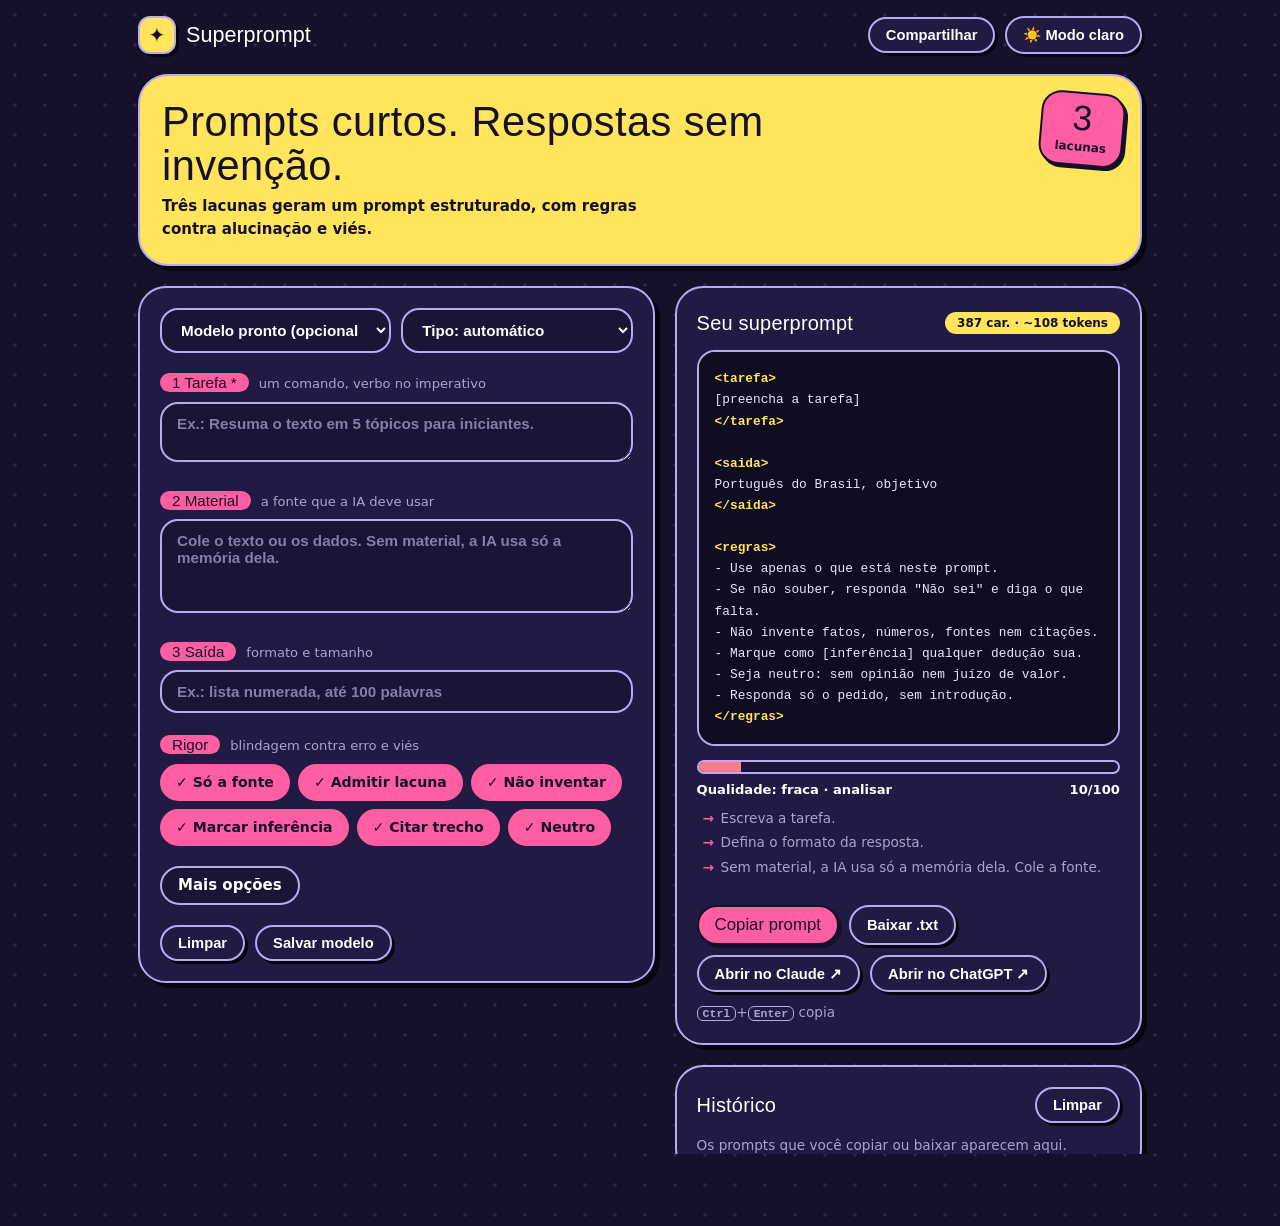
==== index.html @ ee67145c "Add files via upload" ====
<!DOCTYPE html>
<html lang="pt-BR">
<head>
<meta charset="utf-8">
<meta name="viewport" content="width=device-width, initial-scale=1, viewport-fit=cover">
<title>Superprompt</title>
<meta name="description" content="Prompts curtos, precisos e sem alucinação.">
<meta name="theme-color" content="#15112a">
<link rel="manifest" href="manifest.webmanifest">
<link rel="icon" type="image/png" sizes="32x32" href="icons/icon-32.png">
<link rel="apple-touch-icon" href="icons/icon-180.png">
<link rel="stylesheet" href="style.css">
</head>
<body>
<main>
<header class="fw">
  <div class="brand"><span class="mark" aria-hidden="true">✦</span><b>Superprompt</b></div>
  <button class="pill" id="install" hidden>Instalar</button>
  <button class="pill" id="share">Compartilhar</button>
  <button class="pill" id="theme">☀️ Modo claro</button>
</header>

<section class="hero fw">
  <h1>Prompts curtos. Respostas sem invenção.</h1>
  <p>Três lacunas geram um prompt estruturado, com regras contra alucinação e viés.</p>
  <div class="stk" aria-hidden="true"><span class="big">3</span><small>lacunas</small></div>
</section>

<section class="card" aria-label="Formulário">
  <div class="g2"><select id="tpl" aria-label="Modelo pronto"><option value="">Modelo pronto (opcional)</option></select><select id="modo" aria-label="Tipo de pedido"><option value="auto">Tipo: automático</option><option value="analisar">Tipo: analisar material</option><option value="criar">Tipo: criar texto</option><option value="imagem">Tipo: criar imagem</option></select></div>
  <div class="st" style="margin-top:20px"><span>1 Tarefa *</span><small>um comando, verbo no imperativo</small></div>
  <textarea id="tarefa" aria-label="Tarefa" placeholder="Ex.: Resuma o texto em 5 tópicos para iniciantes."></textarea>
  <div class="st"><span>2 Material</span><small id="mlbl">a fonte que a IA deve usar</small></div>
  <textarea id="material" rows="4" aria-label="Material" placeholder="Cole o texto ou os dados. Sem material, a IA usa só a memória dela."></textarea>
  <div id="imgf" hidden><div class="st"><span>Imagem</span><small>o que a IA não adivinha</small></div>
    <div class="g2"><input id="cores" aria-label="Cores" placeholder="Cores. Ex.: azul #0a4da2 e branco"><input id="estilo" aria-label="Estilo" placeholder="Estilo. Ex.: flat, limpo"></div>
    <input id="textoarte" aria-label="Texto na arte" placeholder="Texto exato que aparece na arte">
    <input id="evitar" aria-label="Evitar" placeholder="Evitar. Ex.: fotos de pessoas, excesso de texto"></div>
  <div class="st"><span>3 Saída</span><small>formato e tamanho</small></div>
  <input id="formato" list="fmts" aria-label="Formato da saída" placeholder="Ex.: lista numerada, até 100 palavras">
  <datalist id="fmts"><option value="Lista numerada, até 100 palavras"><option value="Tabela em Markdown"><option value="JSON válido, sem texto extra"><option value="Um parágrafo de até 80 palavras"><option value="Passo a passo numerado"><option value="Imagem 1080x1080, estilo limpo"><option value="Imagem vertical 1080x1920"></datalist>
  <div class="st"><span>Rigor</span><small>blindagem contra erro e viés</small></div>
  <div class="chips" id="rules"></div>
  <details>
    <summary>Mais opções</summary>
    <div class="g2">
      <select id="tecnica" aria-label="Técnica"><option value="direto">Técnica: direta</option><option value="pensar">Pensar antes de responder</option><option value="verificar">Auto-verificação</option><option value="estrito">Formato estrito</option></select>
      <select id="alvo" aria-label="Estilo do prompt"><option value="tags">Estilo: tags (universal)</option><option value="md">Estilo: Markdown</option></select>
      <select id="tam" aria-label="Tamanho"><option value="completo">Tamanho: completo</option><option value="compacto">Tamanho: compacto</option></select>
    </div>
    <input id="papel" aria-label="Papel" placeholder="Papel. Ex.: analista de dados">
    <input id="publico" aria-label="Público" placeholder="Público. Ex.: iniciantes">
    <textarea id="exemplo" aria-label="Exemplo" placeholder="Exemplo da saída ideal (melhora muito a precisão)"></textarea>
    <input id="tom" aria-label="Idioma e tom" value="Português do Brasil, objetivo">
    <textarea id="extra" aria-label="Proibições extras" placeholder="Proibições extras. Ex.: Não use jargão."></textarea>
    <div class="row"><button class="btn" id="exp">Exportar modelos</button><button class="btn" id="imp">Importar</button><input type="file" id="file" accept=".json,application/json" hidden></div>
  </details>
  <div class="row" style="margin-top:20px"><button class="btn" id="clear">Limpar</button><button class="btn" id="save">Salvar modelo</button></div>
</section>

<aside>
  <section class="card" aria-label="Resultado">
    <div class="ph"><h2>Seu superprompt</h2><span class="cnt" id="pill">0</span></div>
    <div id="out" aria-live="polite"></div>
    <div class="meter" role="progressbar" aria-label="Qualidade" aria-valuemin="0" aria-valuemax="100"><i id="bar"></i></div>
    <div class="mt"><span id="hint"></span><span id="sc"></span></div>
    <ul class="tips" id="tips"></ul>
    <div id="vars" class="g2" style="margin-bottom:12px" hidden></div>
    <div class="row"><button class="btn f" id="copy">Copiar prompt</button><button class="btn" id="dl">Baixar .txt</button></div>
    <div class="row" style="margin-top:10px"><button class="pill" id="oc">Abrir no Claude ↗</button><button class="pill" id="og">Abrir no ChatGPT ↗</button></div>
    <p class="empty" style="margin-top:10px"><kbd>Ctrl</kbd>+<kbd>Enter</kbd> copia</p>
  </section>
  <section class="card" aria-label="Histórico">
    <div class="ph"><h2>Histórico</h2><button class="pill" id="hclr">Limpar</button></div>
    <ul id="hist"></ul>
  </section>
</aside>
</main>
<div id="toast" role="status"></div>

<script src="app.js" defer></script>
</body>
</html>
---- style.css ----
@font-face{font-family:Fredoka;font-weight:300 700;font-display:swap;src:url(fonts/fredoka.woff2) format("woff2")}
@font-face{font-family:"Lilita One";font-weight:400;font-display:swap;src:url(fonts/lilita-one.woff2) format("woff2")}
:root{--bg:#15112a;--sf:#211a43;--in:#1a1436;--tx:#fff;--mu:#a9a3d1;--bd:#b7acf0;--sh:#070512;--ye:#ffe45c;--pk:#ff5ea2;--ink:#15112a;--ok:#5ee6a8;--wa:#ffe45c;--er:#ff7a8a;--code:#100c22;--dot:rgba(183,172,240,.16)}
[data-theme=light]{--bg:#f4f0ff;--sf:#fff;--in:#f4f0ff;--tx:#15112a;--mu:#6d6597;--bd:#7b66e8;--sh:#cbc0ff;--ok:#12996a;--wa:#b87d00;--er:#e0405a;--dot:rgba(123,102,232,.16)}
*{box-sizing:border-box}html,body{margin:0}
body{background:var(--bg) radial-gradient(circle,var(--dot) 1.5px,transparent 1.7px) 0 0/30px 30px;color:var(--tx);font:500 15px/1.5 Fredoka,"Trebuchet MS",system-ui,sans-serif;min-height:100vh;padding:env(safe-area-inset-top,0) 0 env(safe-area-inset-bottom,0)}
.d,h1,h2,.big{font-family:"Lilita One",Fredoka,sans-serif;font-weight:400;letter-spacing:.01em}
main{max-width:1040px;margin:0 auto;padding:16px 18px 80px;display:grid;gap:20px}
@media(min-width:920px){main{grid-template-columns:1.05fr .95fr;align-items:start}.fw{grid-column:1/-1}aside{position:sticky;top:16px;max-height:calc(100vh - 32px);overflow:auto;padding:0 8px 8px 0;margin:0 -8px -8px 0}}
:focus-visible{outline:3px solid var(--ye);outline-offset:2px}
header{display:flex;align-items:center;gap:10px;flex-wrap:wrap}
.brand{display:flex;align-items:center;gap:10px;flex:1;min-width:150px}
.mark{width:38px;height:38px;border-radius:12px;background:var(--ye);color:var(--ink);display:grid;place-items:center;font-size:20px;border:2.5px solid var(--bd);box-shadow:3px 3px 0 var(--sh)}
.brand b{font:400 1.35rem "Lilita One",Fredoka,sans-serif}
.pill,.btn{font:600 .92rem Fredoka,sans-serif;color:var(--tx);background:var(--sf);border:2.5px solid var(--bd);border-radius:99px;padding:8px 16px;box-shadow:3px 3px 0 var(--sh);cursor:pointer;transition:transform .08s,box-shadow .08s}
.pill:active,.btn:active{transform:translate(2px,2px);box-shadow:1px 1px 0 var(--sh)}
.hero{position:relative;background:var(--ye);color:var(--ink);border:2.5px solid var(--bd);border-radius:30px;padding:24px 22px;box-shadow:5px 5px 0 var(--sh)}
.hero h1{font-size:clamp(1.8rem,6vw,2.6rem);line-height:1.05;margin:0 0 8px;max-width:64%}
.hero p{margin:0;font-weight:600;max-width:48ch}
.stk{position:absolute;right:16px;top:16px;background:var(--pk);border:2.5px solid var(--ink);border-radius:20px;padding:6px 14px;text-align:center;transform:rotate(5deg);box-shadow:3px 3px 0 var(--ink)}
.stk .big{font-size:2.2rem;line-height:1;display:block}.stk small{font-weight:700;font-size:.75rem}
.card{background:var(--sf);border:2.5px solid var(--bd);border-radius:28px;padding:20px;box-shadow:5px 5px 0 var(--sh)}
aside .card+.card{margin-top:20px}
.st{display:flex;align-items:baseline;gap:10px;margin:22px 0 8px}.st:first-of-type{margin-top:0}
.st span{background:var(--pk);color:var(--ink);border-radius:99px;padding:1px 12px;font:400 .95rem "Lilita One",Fredoka,sans-serif}
.st small{color:var(--mu);font-size:.82rem}
input[type=text],textarea,select,input:not([type]){width:100%;font:600 .95rem Fredoka,sans-serif;color:var(--tx);background:var(--in);border:2.5px solid var(--bd);border-radius:18px;padding:11px 15px}
textarea{resize:vertical;min-height:56px}
input:focus,textarea:focus,select:focus{outline:0;border-color:var(--ye);box-shadow:0 0 0 3px color-mix(in srgb,var(--ye) 30%,transparent)}
::placeholder{color:var(--mu);opacity:.75}
.g2{display:grid;gap:10px;grid-template-columns:1fr 1fr}@media(max-width:520px){.g2{grid-template-columns:1fr}}
.chips{display:flex;flex-wrap:wrap;gap:8px}.chips label{cursor:pointer}.chips input{position:absolute;opacity:0;width:0;height:0}
.chips span{display:inline-block;padding:6px 14px;border-radius:99px;border:2.5px solid var(--bd);background:var(--in);font-weight:600;font-size:.88rem;color:var(--mu);transition:.1s}
.chips input:checked+span{background:var(--pk);color:var(--ink);border-color:var(--pk)}
.chips input:checked+span::before{content:"✓ "}
.chips input:focus-visible+span{outline:3px solid var(--ye);outline-offset:2px}
details{margin-top:20px}
summary{display:inline-block;cursor:pointer;list-style:none;background:var(--in);border:2.5px solid var(--bd);border-radius:99px;padding:6px 16px;font-weight:600}summary::-webkit-details-marker{display:none}
details[open] summary{background:var(--ye);color:var(--ink);border-color:var(--ye)}
details>*{margin-top:10px}details>summary{margin-top:0}
.row{display:flex;gap:10px;flex-wrap:wrap}
.btn.f{background:var(--pk);color:var(--ink);border-color:var(--ink);box-shadow:3px 3px 0 var(--ink);font:400 1.05rem "Lilita One",Fredoka,sans-serif}
[data-theme=light] .btn.f{border-color:var(--bd);box-shadow:3px 3px 0 var(--bd)}
.ph{display:flex;justify-content:space-between;align-items:center;gap:8px;margin-bottom:12px}.ph h2{margin:0;font-size:1.25rem}
.cnt{font-size:.75rem;font-weight:700;background:var(--ye);color:var(--ink);border-radius:99px;padding:2px 12px}
#out{background:var(--code);color:#e9e6ff;border:2.5px solid var(--bd);border-radius:18px;padding:16px;font:500 .8rem/1.65 ui-monospace,Menlo,Consolas,monospace;white-space:pre-wrap;word-break:break-word;min-height:200px;max-height:44vh;overflow:auto}
#out .k{color:var(--ye);font-weight:700}#out .pre{display:block;margin-bottom:10px;color:#ffb3d4}
.meter{height:14px;border-radius:99px;border:2.5px solid var(--bd);background:var(--in);margin:14px 0 6px;overflow:hidden}
.meter i{display:block;height:100%;width:0;background:var(--ok);transition:width .3s,background .3s}
.mt{display:flex;justify-content:space-between;font-weight:600;font-size:.82rem;margin-bottom:6px}
.tips{margin:0 0 14px;padding:0;list-style:none;font-size:.85rem;color:var(--mu)}.tips li{padding:2px 0 2px 24px;position:relative}.tips li::before{content:"→";position:absolute;left:6px;color:var(--pk);font-weight:700}.tips li.ok::before{content:"✓";color:var(--ok)}
kbd{font:600 .72rem ui-monospace,monospace;border:1.5px solid var(--bd);border-radius:6px;padding:0 5px;color:var(--mu)}
#hist{list-style:none;margin:0;padding:0;display:grid;gap:8px}
#hist button{width:100%;text-align:left;font:600 .85rem Fredoka,sans-serif;color:var(--tx);background:var(--in);border:2px solid var(--bd);border-radius:14px;padding:8px 12px;cursor:pointer}
#hist small{display:block;color:var(--mu);font-weight:500}
.empty{color:var(--mu);font-size:.85rem;margin:0}
#toast{position:fixed;left:50%;bottom:calc(22px + env(safe-area-inset-bottom,0px));transform:translate(-50%,20px);background:var(--ye);color:var(--ink);border:2.5px solid var(--ink);padding:8px 20px;border-radius:99px;font-weight:700;opacity:0;transition:.2s;pointer-events:none}
#toast.on{opacity:1;transform:translate(-50%,0)}
.card,.hero{animation:up .45s cubic-bezier(.2,.8,.2,1) both}aside .card+.card{animation-delay:.08s}
@keyframes up{from{opacity:0;transform:translateY(10px)}}
@media(prefers-reduced-motion:reduce){*{transition:none!important;animation:none!important}}

#imgf input{margin-top:10px}
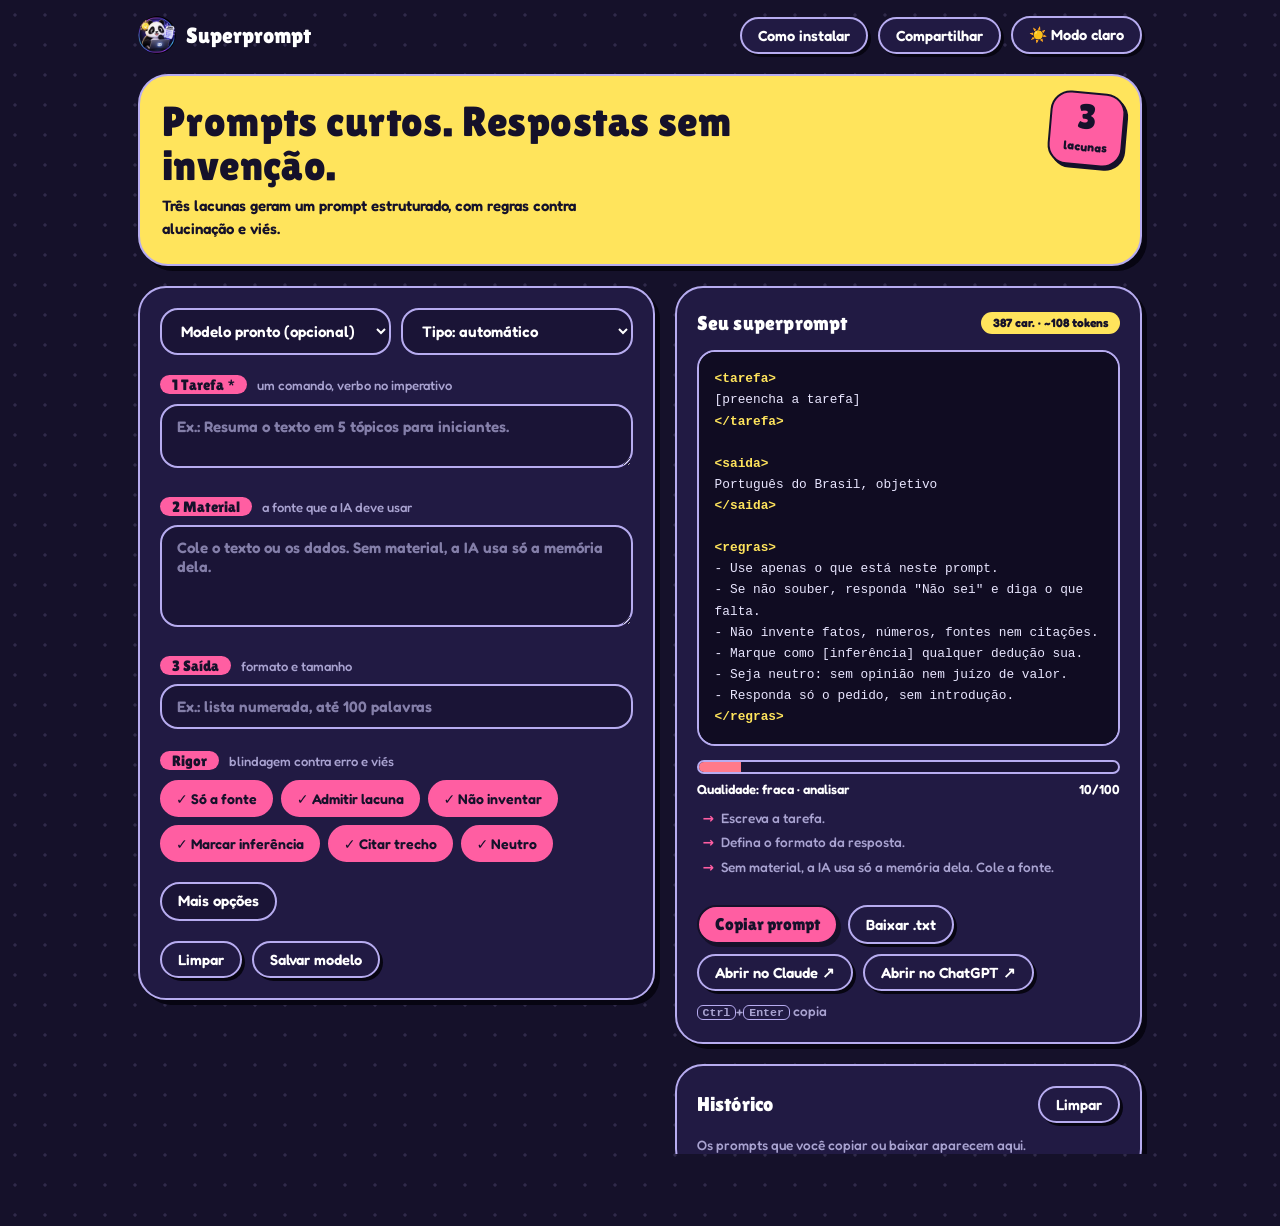
==== commit 3b60ea68: "Update index.html" ====
--- a/index.html
+++ b/index.html
@@ -6,16 +6,84 @@
 <title>Superprompt</title>
 <meta name="description" content="Prompts curtos, precisos e sem alucinação.">
 <meta name="theme-color" content="#15112a">
-<link rel="manifest" href="manifest.webmanifest">
-<link rel="icon" type="image/png" sizes="32x32" href="icons/icon-32.png">
-<link rel="apple-touch-icon" href="icons/icon-180.png">
-<link rel="stylesheet" href="style.css">
+
+<link rel="icon" type="image/png" sizes="32x32" href="[data-uri]">
+<link rel="apple-touch-icon" href="[data-uri]">
+<style>
+@font-face{font-family:Fredoka;font-weight:300 700;font-display:swap;src:url([data-uri]) format("woff2")}
+@font-face{font-family:"Lilita One";font-weight:400;font-display:swap;src:url([data-uri]) format("woff2")}
+:root{--bg:#15112a;--sf:#211a43;--in:#1a1436;--tx:#fff;--mu:#a9a3d1;--bd:#b7acf0;--sh:#070512;--ye:#ffe45c;--pk:#ff5ea2;--ink:#15112a;--ok:#5ee6a8;--wa:#ffe45c;--er:#ff7a8a;--code:#100c22;--dot:rgba(183,172,240,.16)}
+[data-theme=light]{--bg:#f4f0ff;--sf:#fff;--in:#f4f0ff;--tx:#15112a;--mu:#6d6597;--bd:#7b66e8;--sh:#cbc0ff;--ok:#12996a;--wa:#b87d00;--er:#e0405a;--dot:rgba(123,102,232,.16)}
+*{box-sizing:border-box}html,body{margin:0}
+body{background:var(--bg) radial-gradient(circle,var(--dot) 1.5px,transparent 1.7px) 0 0/30px 30px;color:var(--tx);font:500 15px/1.5 Fredoka,"Trebuchet MS",system-ui,sans-serif;min-height:100vh;padding:env(safe-area-inset-top,0) 0 env(safe-area-inset-bottom,0)}
+.d,h1,h2,.big{font-family:"Lilita One",Fredoka,sans-serif;font-weight:400;letter-spacing:.01em}
+main{max-width:1040px;margin:0 auto;padding:16px 18px 80px;display:grid;gap:20px}
+@media(min-width:920px){main{grid-template-columns:1.05fr .95fr;align-items:start}.fw{grid-column:1/-1}aside{position:sticky;top:16px;max-height:calc(100vh - 32px);overflow:auto;padding:0 8px 8px 0;margin:0 -8px -8px 0}}
+:focus-visible{outline:3px solid var(--ye);outline-offset:2px}
+header{display:flex;align-items:center;gap:10px;flex-wrap:wrap}
+.brand{display:flex;align-items:center;gap:10px;flex:1;min-width:150px}
+.mark{width:38px;height:38px;border-radius:12px;background:var(--ye);color:var(--ink);display:grid;place-items:center;font-size:20px;border:2.5px solid var(--bd);box-shadow:3px 3px 0 var(--sh)}
+.brand b{font:400 1.35rem "Lilita One",Fredoka,sans-serif}
+.pill,.btn{font:600 .92rem Fredoka,sans-serif;color:var(--tx);background:var(--sf);border:2.5px solid var(--bd);border-radius:99px;padding:8px 16px;box-shadow:3px 3px 0 var(--sh);cursor:pointer;transition:transform .08s,box-shadow .08s}
+.pill:active,.btn:active{transform:translate(2px,2px);box-shadow:1px 1px 0 var(--sh)}
+.hero{position:relative;background:var(--ye);color:var(--ink);border:2.5px solid var(--bd);border-radius:30px;padding:24px 22px;box-shadow:5px 5px 0 var(--sh)}
+.hero h1{font-size:clamp(1.8rem,6vw,2.6rem);line-height:1.05;margin:0 0 8px;max-width:64%}
+.hero p{margin:0;font-weight:600;max-width:48ch}
+.stk{position:absolute;right:16px;top:16px;background:var(--pk);border:2.5px solid var(--ink);border-radius:20px;padding:6px 14px;text-align:center;transform:rotate(5deg);box-shadow:3px 3px 0 var(--ink)}
+.stk .big{font-size:2.2rem;line-height:1;display:block}.stk small{font-weight:700;font-size:.75rem}
+.card{background:var(--sf);border:2.5px solid var(--bd);border-radius:28px;padding:20px;box-shadow:5px 5px 0 var(--sh)}
+aside .card+.card{margin-top:20px}
+.st{display:flex;align-items:baseline;gap:10px;margin:22px 0 8px}.st:first-of-type{margin-top:0}
+.st span{background:var(--pk);color:var(--ink);border-radius:99px;padding:1px 12px;font:400 .95rem "Lilita One",Fredoka,sans-serif}
+.st small{color:var(--mu);font-size:.82rem}
+input[type=text],textarea,select,input:not([type]){width:100%;font:600 .95rem Fredoka,sans-serif;color:var(--tx);background:var(--in);border:2.5px solid var(--bd);border-radius:18px;padding:11px 15px}
+textarea{resize:vertical;min-height:56px}
+input:focus,textarea:focus,select:focus{outline:0;border-color:var(--ye);box-shadow:0 0 0 3px color-mix(in srgb,var(--ye) 30%,transparent)}
+::placeholder{color:var(--mu);opacity:.75}
+.g2{display:grid;gap:10px;grid-template-columns:1fr 1fr}@media(max-width:520px){.g2{grid-template-columns:1fr}}
+.chips{display:flex;flex-wrap:wrap;gap:8px}.chips label{cursor:pointer}.chips input{position:absolute;opacity:0;width:0;height:0}
+.chips span{display:inline-block;padding:6px 14px;border-radius:99px;border:2.5px solid var(--bd);background:var(--in);font-weight:600;font-size:.88rem;color:var(--mu);transition:.1s}
+.chips input:checked+span{background:var(--pk);color:var(--ink);border-color:var(--pk)}
+.chips input:checked+span::before{content:"✓ "}
+.chips input:focus-visible+span{outline:3px solid var(--ye);outline-offset:2px}
+details{margin-top:20px}
+summary{display:inline-block;cursor:pointer;list-style:none;background:var(--in);border:2.5px solid var(--bd);border-radius:99px;padding:6px 16px;font-weight:600}summary::-webkit-details-marker{display:none}
+details[open] summary{background:var(--ye);color:var(--ink);border-color:var(--ye)}
+details>*{margin-top:10px}details>summary{margin-top:0}
+.row{display:flex;gap:10px;flex-wrap:wrap}
+.btn.f{background:var(--pk);color:var(--ink);border-color:var(--ink);box-shadow:3px 3px 0 var(--ink);font:400 1.05rem "Lilita One",Fredoka,sans-serif}
+[data-theme=light] .btn.f{border-color:var(--bd);box-shadow:3px 3px 0 var(--bd)}
+.ph{display:flex;justify-content:space-between;align-items:center;gap:8px;margin-bottom:12px}.ph h2{margin:0;font-size:1.25rem}
+.cnt{font-size:.75rem;font-weight:700;background:var(--ye);color:var(--ink);border-radius:99px;padding:2px 12px}
+#out{background:var(--code);color:#e9e6ff;border:2.5px solid var(--bd);border-radius:18px;padding:16px;font:500 .8rem/1.65 ui-monospace,Menlo,Consolas,monospace;white-space:pre-wrap;word-break:break-word;min-height:200px;max-height:44vh;overflow:auto}
+#out .k{color:var(--ye);font-weight:700}#out .pre{display:block;margin-bottom:10px;color:#ffb3d4}
+.meter{height:14px;border-radius:99px;border:2.5px solid var(--bd);background:var(--in);margin:14px 0 6px;overflow:hidden}
+.meter i{display:block;height:100%;width:0;background:var(--ok);transition:width .3s,background .3s}
+.mt{display:flex;justify-content:space-between;font-weight:600;font-size:.82rem;margin-bottom:6px}
+.tips{margin:0 0 14px;padding:0;list-style:none;font-size:.85rem;color:var(--mu)}.tips li{padding:2px 0 2px 24px;position:relative}.tips li::before{content:"→";position:absolute;left:6px;color:var(--pk);font-weight:700}.tips li.ok::before{content:"✓";color:var(--ok)}
+kbd{font:600 .72rem ui-monospace,monospace;border:1.5px solid var(--bd);border-radius:6px;padding:0 5px;color:var(--mu)}
+#hist{list-style:none;margin:0;padding:0;display:grid;gap:8px}
+#hist button{width:100%;text-align:left;font:600 .85rem Fredoka,sans-serif;color:var(--tx);background:var(--in);border:2px solid var(--bd);border-radius:14px;padding:8px 12px;cursor:pointer}
+#hist small{display:block;color:var(--mu);font-weight:500}
+.empty{color:var(--mu);font-size:.85rem;margin:0}
+#toast{position:fixed;left:50%;bottom:calc(22px + env(safe-area-inset-bottom,0px));transform:translate(-50%,20px);background:var(--ye);color:var(--ink);border:2.5px solid var(--ink);padding:8px 20px;border-radius:99px;font-weight:700;opacity:0;transition:.2s;pointer-events:none}
+#toast.on{opacity:1;transform:translate(-50%,0)}
+.card,.hero{animation:up .45s cubic-bezier(.2,.8,.2,1) both}aside .card+.card{animation-delay:.08s}
+@keyframes up{from{opacity:0;transform:translateY(10px)}}
+@media(prefers-reduced-motion:reduce){*{transition:none!important;animation:none!important}}
+
+#imgf input{margin-top:10px}
+
+img.mark{background:none;border:0;box-shadow:none;border-radius:50%;object-fit:cover}
+#toast{max-width:90vw;text-align:center}
+</style>
 </head>
 <body>
 <main>
 <header class="fw">
-  <div class="brand"><span class="mark" aria-hidden="true">✦</span><b>Superprompt</b></div>
+  <div class="brand"><img class="mark" src="[data-uri]" alt="" width="38" height="38"><b>Superprompt</b></div>
   <button class="pill" id="install" hidden>Instalar</button>
+  <button class="pill" id="howto">Como instalar</button>
   <button class="pill" id="share">Compartilhar</button>
   <button class="pill" id="theme">☀️ Modo claro</button>
 </header>
@@ -78,6 +146,124 @@
 </main>
 <div id="toast" role="status"></div>
 
-<script src="app.js" defer></script>
+<script>
+const $=id=>document.getElementById(id);
+const F=['tarefa','material','formato','papel','publico','exemplo','tom','extra','cores','estilo','textoarte','evitar'];
+const TOM='Português do Brasil, objetivo';
+const R=[
+["Só a fonte","Baseie-se somente no material acima.","Use apenas o que está neste prompt."],
+["Admitir lacuna",'Se a informação não constar, responda "Não consta no material." e diga o que falta.','Se não souber, responda "Não sei" e diga o que falta.'],
+["Não inventar","Não invente fatos, números, fontes nem citações.","Não invente fatos, números, fontes nem citações."],
+["Marcar inferência","Marque como [inferência] qualquer dedução sua.","Marque como [inferência] qualquer dedução sua."],
+["Citar trecho","Cite o trecho do material que sustenta cada afirmação.",null],
+["Neutro","Seja neutro: sem opinião nem juízo de valor.","Seja neutro: sem opinião nem juízo de valor."]];
+const CR=["Use o briefing como base e execute já, sem perguntar o que ele já diz.","Se faltar algo essencial, faça no máximo 1 pergunta curta; senão, decida e execute.","Não invente dados, estatísticas, nomes nem logotipos oficiais.","Marque como [suposição] o que você decidir sozinho.",null,"Seja neutro: sem opinião nem juízo de valor."];
+const CC=["execute já","1 pergunta curta se faltar algo essencial","não invente dados","marque [suposição]",null,"seja neutro"];
+const C=["use só a fonte","admita lacunas","não invente","marque [inferência]","cite o trecho","seja neutro"];
+const TEC={
+pensar:"Analise com cuidado antes de responder e entregue só o resultado final.",
+verificar:"Antes de responder, confira cada afirmação com o material e remova o que não tiver base.",
+estrito:"Siga exatamente o formato de saída, sem texto antes ou depois."};
+const TIT={briefing:'BRIEFING',material:'MATERIAL',exemplo:'EXEMPLO',tarefa:'TAREFA',saida:'SAÍDA',regras:'REGRAS'};
+$('rules').innerHTML=R.map((r,i)=>`<label><input type="checkbox" data-r="${i}" checked><span>${r[0]}</span></label>`).join('');
+const TPL={
+"Resumir":{tarefa:"Resuma o material em até 5 tópicos.",formato:"Lista numerada, até 100 palavras"},
+"Extrair dados":{tarefa:"Extraia do material: nomes, datas e valores. Não deduza o que estiver ausente.",formato:"Tabela em Markdown",tecnica:"estrito"},
+"Redigir":{papel:"redator profissional",tarefa:"Redija um texto usando apenas o material.",formato:"Parágrafos curtos",tecnica:"verificar"},
+"Revisar":{papel:"revisor de textos",tarefa:"Corrija ortografia e clareza sem mudar o sentido nem acrescentar informação.",formato:"Texto corrigido + lista das mudanças"},
+"Criar imagem":{tarefa:"Gere agora uma imagem com base no briefing.",formato:"Imagem 1080x1080, estilo limpo",modo:"imagem"},
+"Comparar":{papel:"analista neutro",tarefa:"Compare as opções do material por critérios objetivos. Não recomende.",formato:"Tabela em Markdown",tecnica:"verificar"}};
+const ls={get(k,d){try{const v=localStorage.getItem(k);return v?JSON.parse(v):d}catch(e){return d}},set(k,v){try{localStorage.setItem(k,JSON.stringify(v))}catch(e){}}};
+const all=()=>Object.assign({},TPL,ls.get('sp_modelos',{}));
+const fillTpl=()=>{const s=$('tpl');s.length=1;Object.keys(all()).forEach(k=>s.add(new Option(k,k)))};
+function toast(t,ms=1600){const e=$('toast');e.textContent=t;e.classList.add('on');clearTimeout(toast.t);toast.t=setTimeout(()=>e.classList.remove('on'),ms)}
+const getState=()=>{const o={};F.forEach(f=>o[f]=$(f).value);o.tecnica=$('tecnica').value;o.alvo=$('alvo').value;o.tam=$('tam').value;o.modo=$('modo').value;o.rg=[...document.querySelectorAll('[data-r]:checked')].map(c=>+c.dataset.r);return o};
+function setState(o){F.forEach(f=>{if(typeof o[f]==='string')$(f).value=o[f]});
+ if(o.tecnica&&[...$('tecnica').options].some(x=>x.value===o.tecnica))$('tecnica').value=o.tecnica;
+ if(o.alvo&&[...$('alvo').options].some(x=>x.value===o.alvo))$('alvo').value=o.alvo;
+ if(o.tam&&[...$('tam').options].some(x=>x.value===o.tam))$('tam').value=o.tam;
+ if(o.modo&&[...$('modo').options].some(x=>x.value===o.modo))$('modo').value=o.modo;
+ if(Array.isArray(o.rg))document.querySelectorAll('[data-r]').forEach(c=>c.checked=o.rg.includes(+c.dataset.r))}
+let TXT='';const VARS={};const VRE=/\{\{\s*([^{}\n]{1,30}?)\s*\}\}/g;
+const sub=t=>t.replace(VRE,(m,n)=>VARS[n.trim()]||m);
+function varsUI(raw){const names=[...new Set([...raw.matchAll(VRE)].map(m=>m[1].trim()))],box=$('vars'),k=names.join('|');if(box.dataset.k===k)return;box.dataset.k=k;box.textContent='';
+ names.forEach(n=>{const i=document.createElement('input');i.placeholder='{{'+n+'}}';i.setAttribute('aria-label','Variável '+n);i.value=VARS[n]||'';i.oninput=()=>{VARS[n]=i.value;build()};box.append(i)});box.hidden=!names.length}
+function build(){
+ const s=getState(),v={},raw=F.map(f=>s[f]).join('\n');F.forEach(f=>v[f]=sub(s[f].trim()));varsUI(raw);
+ const CRE=/^\s*(crie|criar|gere|gerar|desenhe|fa[çc]a|escreva|redija|elabore|monte|produza|imagine|projete)\b/i,au=s.modo==='auto',isImg=s.modo==='imagem'||(au&&CRE.test(v.tarefa)&&/\b(imagem|arte|banner|cartaz|post|logo|ilustra[çc][ãa]o|capa|flyer|foto)\b/i.test(v.tarefa)),cr=isImg||s.modo==='criar'||(au&&CRE.test(v.tarefa)),MK=cr?'briefing':'material',imgL=isImg?[v.cores&&'Cores: '+v.cores,v.estilo&&'Estilo: '+v.estilo,v.textoarte&&'Texto na arte: "'+v.textoarte+'"',v.evitar&&'Evitar: '+v.evitar].filter(Boolean):[],body=[...imgL,v.material&&(imgL.length?'Detalhes: '+v.material:v.material)].filter(Boolean).join('\n'),hasM=!!body,sec=[];$('imgf').hidden=!isImg;$('mlbl').textContent=cr?'briefing: requisitos e detalhes':'a fonte que a IA deve usar';
+ if(hasM)sec.push([MK,body]);
+ if(v.exemplo)sec.push(['exemplo',v.exemplo]);
+ sec.push(['tarefa',v.tarefa||'[preencha a tarefa]']);
+ const o=[v.formato,v.publico&&'Público: '+v.publico,v.tom].filter(Boolean);
+ if(o.length)sec.push(['saida',o.join('. ')]);
+ let r=s.rg.map(i=>cr?CR[i]:hasM?R[i][1]:R[i][2]).filter(Boolean);
+ if(s.tam==='compacto'&&s.rg.length>1)r=['Regras: '+s.rg.filter(i=>i!==4||hasM).map(i=>(cr?CC:C)[i]).filter(Boolean).join('; ')+'.'];
+ if(TEC[s.tecnica])r.push(TEC[s.tecnica]);
+ r.push(cr?'Entregue o resultado agora, sem introdução nem explicações.':'Responda só o pedido, sem introdução.');
+ if(isImg&&v.textoarte)r.push('Escreva o texto da arte exatamente como indicado, sem erros de ortografia.');
+ if(v.extra)r.push(v.extra);
+ sec.push(['regras',r.map(x=>'- '+x).join('\n')]);
+ const pre=v.papel?'Atue como '+v.papel+'.':'',md=s.alvo==='md';
+ TXT=(pre?pre+'\n\n':'')+sec.map(x=>md?'## '+TIT[x[0]]+'\n'+x[1]:'<'+x[0]+'>\n'+x[1]+'\n</'+x[0]+'>').join('\n\n');
+ const out=$('out');out.textContent='';
+ if(pre){const p=document.createElement('span');p.className='pre';p.textContent=pre;out.append(p)}
+ sec.forEach(x=>{const a=document.createElement('span');a.className='k';a.textContent=md?'## '+TIT[x[0]]+'\n':'<'+x[0]+'>\n';
+  if(md)out.append(a,x[1]+'\n\n');else{const b=document.createElement('span');b.className='k';b.textContent='</'+x[0]+'>\n\n';out.append(a,x[1]+'\n',b)}});
+ $('pill').textContent=TXT.length+' car. · ~'+Math.ceil(TXT.length/3.6)+' tokens';
+ const w=v.tarefa.split(/\s+/).filter(Boolean).length,tips=[];let sc=0;
+ if(!w)tips.push('Escreva a tarefa.');else if(w<4)tips.push('Tarefa vaga: diga o quê, para quem e quanto.');else sc+=30;
+ if(w&&/\be (depois|também)\b|\balém disso\b|;/i.test(v.tarefa))tips.push('Uma tarefa por prompt gera menos erro.');else if(w>=4)sc+=10;
+ if(v.formato)sc+=20;else tips.push('Defina o formato da resposta.');
+ const vg=v.tarefa.match(/\b(etc|bom|boa|ótimo|melhor|algo|coisas?|qualquer|talvez|vários)\b/i);if(vg)tips.push('Troque "'+vg[1].toLowerCase()+'" por algo mensurável.');
+ if(isImg&&!v.textoarte)tips.push('Informe o texto exato que deve aparecer na arte.');if(isImg&&!v.cores)tips.push('Informe as cores (nome ou código hex).');
+ if(hasM)sc+=20;else tips.push(cr?'Sem briefing: liste formato, cores e texto que devem aparecer.':'Sem material, a IA usa só a memória dela. Cole a fonte.');
+ if(s.rg.length>=4)sc+=10;else tips.push('Ative mais regras de rigor.');
+ if(v.exemplo||s.tecnica!=='direto')sc+=10;else tips.push('Um exemplo de saída ou uma técnica aumenta a precisão.');
+ $('bar').style.width=sc+'%';$('bar').style.background=sc<50?'var(--er)':sc<80?'var(--wa)':'var(--ok)';
+ $('bar').parentNode.setAttribute('aria-valuenow',sc);
+ $('hint').textContent='Qualidade: '+(sc<50?'fraca':sc<80?'boa':'excelente')+' · '+(isImg?'imagem':cr?'criar':'analisar');$('sc').textContent=sc+'/100';
+ $('tips').innerHTML=tips.length?tips.slice(0,3).map(t=>'<li>'+t+'</li>').join(''):'<li class="ok">Sem pendências</li>';
+}
+let at;const draft=()=>{clearTimeout(at);at=setTimeout(()=>ls.set('sp_rascunho',getState()),400)};
+const on=()=>{build();draft()};
+document.querySelectorAll('main input:not([type=file]),main textarea,main select').forEach(e=>e.addEventListener('input',on));
+$('tpl').onchange=e=>{const t=all()[e.target.value];if(!t)return;setState(t);on()};
+$('clear').onclick=()=>{setState(Object.assign({tom:TOM,tecnica:'direto',alvo:'tags',tam:'completo',modo:'auto',rg:[0,1,2,3,4,5]},Object.fromEntries(F.filter(f=>f!=='tom').map(f=>[f,'']))));$('tpl').value='';on()};
+$('save').onclick=()=>{const n=(prompt('Nome do modelo:')||'').trim().slice(0,60);if(!n)return;const m=ls.get('sp_modelos',{});m[n]=getState();ls.set('sp_modelos',m);fillTpl();$('tpl').value=n;toast('Modelo salvo')};
+function hist(){const h=ls.get('sp_hist',[]).filter(x=>x.t!==TXT);h.unshift({d:Date.now(),t:TXT,s:getState()});ls.set('sp_hist',h.slice(0,8));renderH()}
+function renderH(){const h=ls.get('sp_hist',[]),u=$('hist');u.textContent='';
+ if(!h.length){const p=document.createElement('p');p.className='empty';p.textContent='Os prompts que você copiar ou baixar aparecem aqui.';u.append(p);return}
+ h.forEach(x=>{const li=document.createElement('li'),b=document.createElement('button'),m=document.createElement('small');
+  b.textContent=(x.s.tarefa||'Sem título').slice(0,60);m.textContent=new Date(x.d).toLocaleString('pt-BR',{day:'2-digit',month:'2-digit',hour:'2-digit',minute:'2-digit'});
+  b.append(m);b.onclick=()=>{setState(x.s);on();toast('Restaurado')};li.append(b);u.append(li)})}
+$('hclr').onclick=()=>{ls.set('sp_hist',[]);renderH()};
+async function copy(t){try{await navigator.clipboard.writeText(t)}catch(e){const a=document.createElement('textarea');a.value=t;document.body.appendChild(a);a.select();document.execCommand('copy');a.remove()}}
+const doCopy=async()=>{if(!getState().tarefa.trim()){toast('Escreva a tarefa primeiro');return}await copy(TXT);hist();toast('Prompt copiado')};
+$('copy').onclick=doCopy;
+const openIn=base=>{if(!getState().tarefa.trim()){toast('Escreva a tarefa primeiro');return}hist();const u=base+encodeURIComponent(TXT);if(u.length>7500){copy(TXT);toast('Prompt longo: copiado. Cole na IA.');window.open(base.split('?')[0],'_blank','noopener');return}window.open(u,'_blank','noopener')};
+$('oc').onclick=()=>openIn('https://claude.ai/new?q=');
+$('og').onclick=()=>openIn('https://chatgpt.com/?q=');
+addEventListener('keydown',e=>{if((e.ctrlKey||e.metaKey)&&e.key==='Enter'){e.preventDefault();doCopy()}});
+$('dl').onclick=()=>{if(!getState().tarefa.trim()){toast('Escreva a tarefa primeiro');return}hist();const a=document.createElement('a');a.href=URL.createObjectURL(new Blob([TXT],{type:'text/plain;charset=utf-8'}));a.download='superprompt.txt';a.click();URL.revokeObjectURL(a.href)};
+$('exp').onclick=()=>{const a=document.createElement('a');a.href=URL.createObjectURL(new Blob([JSON.stringify(ls.get('sp_modelos',{}),null,2)],{type:'application/json'}));a.download='superprompt-modelos.json';a.click();URL.revokeObjectURL(a.href)};
+$('imp').onclick=()=>$('file').click();
+$('file').onchange=async e=>{const f=e.target.files[0];if(!f)return;try{const j=JSON.parse(await f.text()),m=ls.get('sp_modelos',{});let n=0;
+ for(const [k,v] of Object.entries(j)){if(typeof v!=='object'||!v||k.length>60)continue;const c={};
+  [...F,'tecnica','alvo','tam','modo'].forEach(x=>{if(typeof v[x]==='string')c[x]=v[x].slice(0,20000)});if(Array.isArray(v.rg))c.rg=v.rg.filter(Number.isInteger);m[k]=c;n++}
+ ls.set('sp_modelos',m);fillTpl();toast(n+' modelo(s) importado(s)')}catch(err){toast('Arquivo inválido')}e.target.value=''};
+const link=()=>{const s=getState();s.material='';return location.href.split('#')[0]+'#s='+btoa(unescape(encodeURIComponent(JSON.stringify(s))))};
+$('share').onclick=async()=>{const u=link();try{if(navigator.share)await navigator.share({title:'Superprompt',text:'Gerador de prompts curtos e sem alucinação',url:u});else{await copy(u);toast('Link copiado (sem o material)')}}catch(e){}};
+$('theme').onclick=()=>{const d=document.documentElement,l=d.dataset.theme==='light';d.dataset.theme=l?'dark':'light';$('theme').textContent=l?'☀️ Modo claro':'🌙 Modo escuro';ls.set('sp_tema',d.dataset.theme)};
+if(ls.get('sp_tema')==='light'){document.documentElement.dataset.theme='light';$('theme').textContent='🌙 Modo escuro'}
+let dp;addEventListener('beforeinstallprompt',e=>{e.preventDefault();dp=e;$('install').hidden=false});
+$('install').onclick=async()=>{if(!dp)return;dp.prompt();await dp.userChoice;dp=null;$('install').hidden=true};
+if('serviceWorker'in navigator)addEventListener('load',()=>navigator.serviceWorker.register('sw.js').catch(()=>{}));
+fillTpl();
+try{const m=location.hash.match(/^#s=(.+)$/);if(m)setState(JSON.parse(decodeURIComponent(escape(atob(m[1])))));else{const d=ls.get('sp_rascunho');if(d)setState(d)}}catch(e){}
+build();renderH();
+
+$('howto').onclick=()=>{const u=navigator.userAgent,m=/iPhone|iPad|iPod/.test(u)?'iPhone/iPad: toque em Compartilhar e depois em "Adicionar à Tela de Início".':/Android/.test(u)?'Android: toque no menu ⋮ do Chrome e em "Instalar app" ou "Adicionar à tela inicial".':'Computador: no Chrome ou Edge, clique no ícone de instalar na barra de endereço ou em ⋮ > "Instalar Superprompt".';toast(m,7000)};
+if(matchMedia('(display-mode:standalone)').matches||navigator.standalone)$('howto').hidden=true;
+</script>
 </body>
 </html>
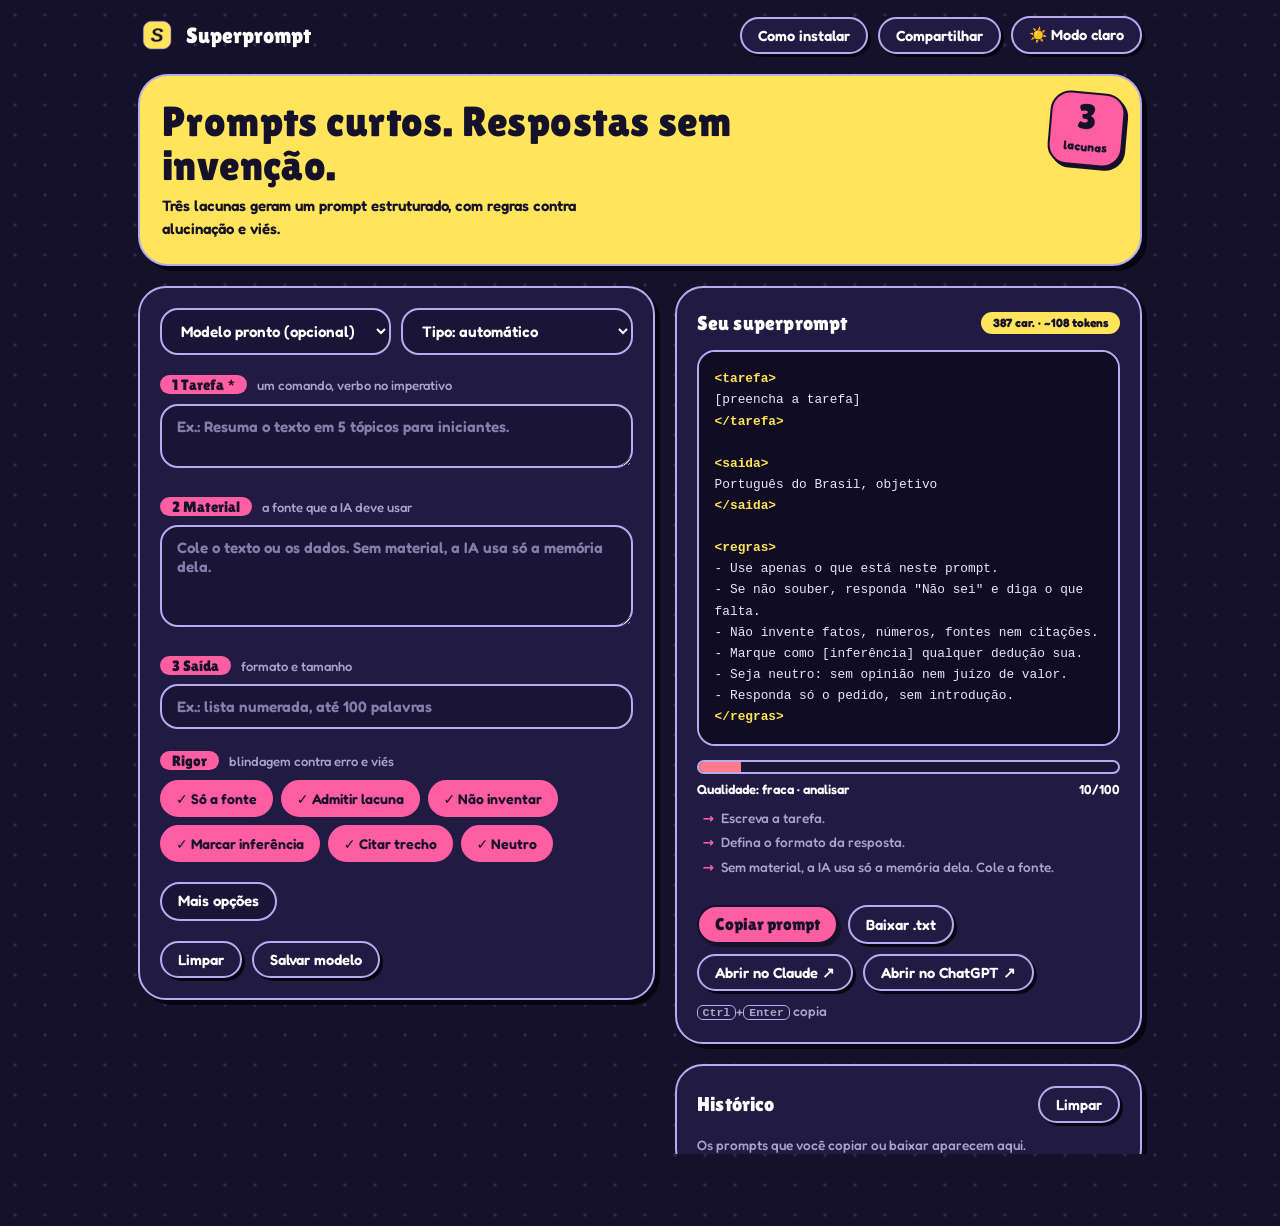
==== commit e8b759af: "Update print statement from 'Hello' to 'Goodbye'" ====
--- a/index.html
+++ b/index.html
@@ -6,12 +6,13 @@
 <title>Superprompt</title>
 <meta name="description" content="Prompts curtos, precisos e sem alucinação.">
 <meta name="theme-color" content="#15112a">
-
-<link rel="icon" type="image/png" sizes="32x32" href="[data-uri]">
-<link rel="apple-touch-icon" href="[data-uri]">
+<link rel="manifest" href="manifest.webmanifest">
+<link rel="icon" type="image/png" sizes="192x192" href="icon-192.png">
+<link rel="apple-touch-icon" href="apple-touch-icon.png">
+<link rel="preconnect" href="https://fonts.googleapis.com">
+<link rel="preconnect" href="https://fonts.gstatic.com" crossorigin>
+<link href="https://fonts.googleapis.com/css2?family=Fredoka:wght@400;500;600;700&family=Lilita+One&display=swap" rel="stylesheet">
 <style>
-@font-face{font-family:Fredoka;font-weight:300 700;font-display:swap;src:url([data-uri]) format("woff2")}
-@font-face{font-family:"Lilita One";font-weight:400;font-display:swap;src:url([data-uri]) format("woff2")}
 :root{--bg:#15112a;--sf:#211a43;--in:#1a1436;--tx:#fff;--mu:#a9a3d1;--bd:#b7acf0;--sh:#070512;--ye:#ffe45c;--pk:#ff5ea2;--ink:#15112a;--ok:#5ee6a8;--wa:#ffe45c;--er:#ff7a8a;--code:#100c22;--dot:rgba(183,172,240,.16)}
 [data-theme=light]{--bg:#f4f0ff;--sf:#fff;--in:#f4f0ff;--tx:#15112a;--mu:#6d6597;--bd:#7b66e8;--sh:#cbc0ff;--ok:#12996a;--wa:#b87d00;--er:#e0405a;--dot:rgba(123,102,232,.16)}
 *{box-sizing:border-box}html,body{margin:0}
@@ -66,22 +67,19 @@
 #hist button{width:100%;text-align:left;font:600 .85rem Fredoka,sans-serif;color:var(--tx);background:var(--in);border:2px solid var(--bd);border-radius:14px;padding:8px 12px;cursor:pointer}
 #hist small{display:block;color:var(--mu);font-weight:500}
 .empty{color:var(--mu);font-size:.85rem;margin:0}
-#toast{position:fixed;left:50%;bottom:calc(22px + env(safe-area-inset-bottom,0px));transform:translate(-50%,20px);background:var(--ye);color:var(--ink);border:2.5px solid var(--ink);padding:8px 20px;border-radius:99px;font-weight:700;opacity:0;transition:.2s;pointer-events:none}
+#toast{position:fixed;left:50%;bottom:calc(22px + env(safe-area-inset-bottom,0px));transform:translate(-50%,20px);background:var(--ye);color:var(--ink);border:2.5px solid var(--ink);padding:8px 20px;border-radius:99px;font-weight:700;opacity:0;transition:.2s;pointer-events:none;max-width:90vw;text-align:center}
 #toast.on{opacity:1;transform:translate(-50%,0)}
 .card,.hero{animation:up .45s cubic-bezier(.2,.8,.2,1) both}aside .card+.card{animation-delay:.08s}
 @keyframes up{from{opacity:0;transform:translateY(10px)}}
 @media(prefers-reduced-motion:reduce){*{transition:none!important;animation:none!important}}
-
 #imgf input{margin-top:10px}
-
 img.mark{background:none;border:0;box-shadow:none;border-radius:50%;object-fit:cover}
-#toast{max-width:90vw;text-align:center}
 </style>
 </head>
 <body>
 <main>
 <header class="fw">
-  <div class="brand"><img class="mark" src="[data-uri]" alt="" width="38" height="38"><b>Superprompt</b></div>
+  <div class="brand"><img class="mark" src="icon-192.png" alt="" width="38" height="38"><b>Superprompt</b></div>
   <button class="pill" id="install" hidden>Instalar</button>
   <button class="pill" id="howto">Como instalar</button>
   <button class="pill" id="share">Compartilhar</button>
@@ -261,7 +259,6 @@
 fillTpl();
 try{const m=location.hash.match(/^#s=(.+)$/);if(m)setState(JSON.parse(decodeURIComponent(escape(atob(m[1])))));else{const d=ls.get('sp_rascunho');if(d)setState(d)}}catch(e){}
 build();renderH();
-
 $('howto').onclick=()=>{const u=navigator.userAgent,m=/iPhone|iPad|iPod/.test(u)?'iPhone/iPad: toque em Compartilhar e depois em "Adicionar à Tela de Início".':/Android/.test(u)?'Android: toque no menu ⋮ do Chrome e em "Instalar app" ou "Adicionar à tela inicial".':'Computador: no Chrome ou Edge, clique no ícone de instalar na barra de endereço ou em ⋮ > "Instalar Superprompt".';toast(m,7000)};
 if(matchMedia('(display-mode:standalone)').matches||navigator.standalone)$('howto').hidden=true;
 </script>
